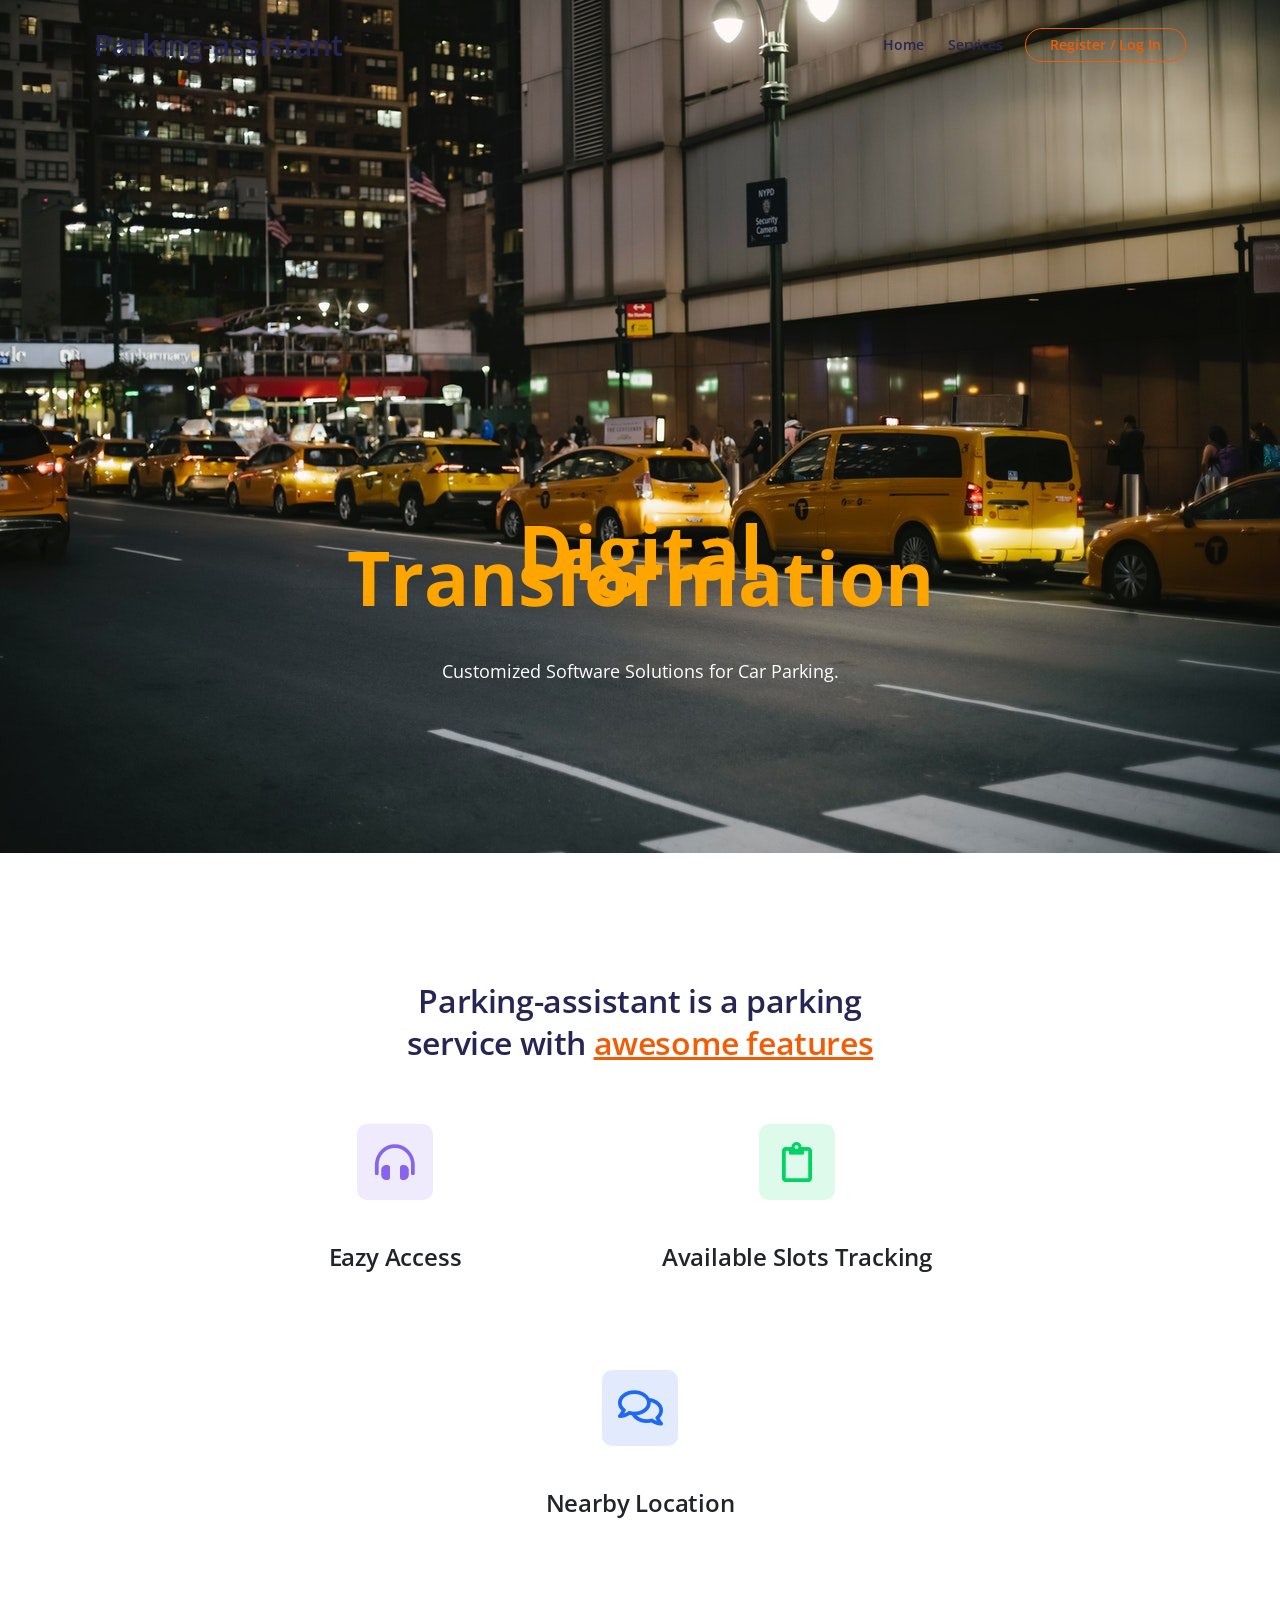
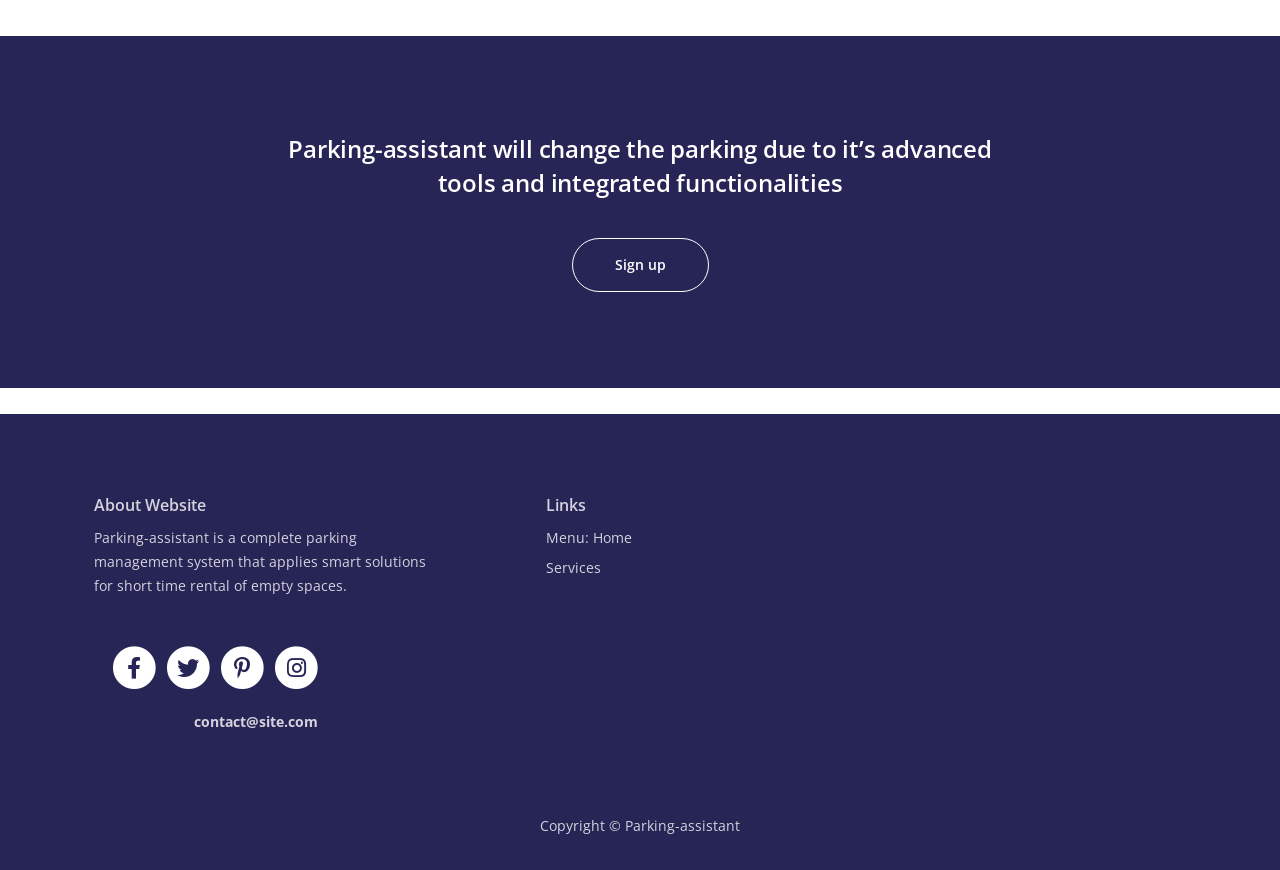
==== index.html @ a51180b5 "Add files via upload" ====
<!DOCTYPE html>
<html lang="en">

<head>
    <meta charset="utf-8">
    <meta name="viewport" content="width=device-width, initial-scale=1, shrink-to-fit=no">

    <!-- SEO Meta Tags -->
    <meta name="description" content="Your description">
    <meta name="author" content="Your name">
    <link href="https://cdn.jsdelivr.net/npm/bootstrap@5.2.1/dist/css/bootstrap.min.css" rel="stylesheet">
    <script src="https://cdn.jsdelivr.net/npm/bootstrap@5.2.1/dist/js/bootstrap.bundle.min.js"></script>

    <!-- OG Meta Tags to improve the way the post looks when you share the page on Facebook, Twitter, LinkedIn -->
    <meta property="og:site_name" content="" />
    <!-- website name -->
    <meta property="og:site" content="" />
    <!-- website link -->
    <meta property="og:title" content="" />
    <!-- title shown in the actual shared post -->
    <meta property="og:description" content="" />
    <!-- description shown in the actual shared post -->
    <meta property="og:image" content="" />
    <!--
            3
            . image link, make sure it's jpg -->
    <meta property="og:url" content="" />
    <!-- where do you want your post to link to -->
    <meta name="twitter:card" content="summary_large_image">
    <!-- to have large image post format in Twitter -->

    <!-- Webpage Title -->
    <title>Parking-assistant</title>

    <!-- Styles -->
    <link href="https://fonts.googleapis.com/css2?family=Open+Sans:ital,wght@0,400;0,600;1,400&display=swap"
        rel="stylesheet">
    <link href="css/bootstrap.min.css" rel="stylesheet">
    <link rel="stylesheet" href="https://cdnjs.cloudflare.com/ajax/libs/font-awesome/6.2.0/css/all.min.css" integrity="sha512-xh6O/CkQoPOWDdYTDqeRdPCVd1SpvCA9XXcUnZS2FmJNp1coAFzvtCN9BmamE+4aHK8yyUHUSCcJHgXloTyT2A==" crossorigin="anonymous" referrerpolicy="no-referrer" />
    <link href="css/fontawesome-all.min.css" rel="stylesheet">
    <link href="css/swiper.css" rel="stylesheet">
    <link href="css/styles.css" rel="stylesheet">

    <!-- Favicon  -->
    <link rel="icon" href="images/favicon.png">
</head>

<body data-bs-spy="scroll" data-bs-target="#navbarExample">

    <!-- Navigation -->
    <nav id="navbarExample" class="navbar navbar-expand-lg fixed-top navbar-light" aria-label="Main navigation">
        <div class="container">

            <!-- Image Logo 
            <a class="navbar-brand logo-image" href="index.html"><img src="images/logo.svg" alt="alternative"></a>-->

            <!-- Text Logo - Use this if you don't have a graphic logo -->
            <a class="navbar-brand logo-text" href="index.html">Parking-assistant</a>

            <button class="navbar-toggler p-0 border-0" type="button" id="navbarSideCollapse"
                aria-label="Toggle navigation">
                <span class="navbar-toggler-icon"></span>
            </button>

            <div class="navbar-collapse offcanvas-collapse" id="navbarsExampleDefault">
                <ul class="navbar-nav ms-auto navbar-nav-scroll">
                    <li class="nav-item">
                        <a class="nav-link active" aria-current="page" href="index.html">Home</a>
                    </li>
                    <li class="nav-item">
                        <a class="nav-link" href="index.html#features">Services</a>
                    </li>



                </ul>
                <span class="nav-item">
                    <a class="btn-outline-sm" href="log-in.html">Register / Log In</a>
                </span>
            </div>
            <!-- end of navbar-collapse -->
        </div>
        <!-- end of container -->
    </nav>
    <!-- end of navbar -->
    <!-- end of navigation -->


    <div id="carouselExampleCaptions" class="carousel slide" data-bs-ride="false">
        <div class="carousel-indicators">


        </div>
        <div class="carousel-inner">
          <div class="carousel-item c1 active">
            <img src="images/carousel ezy-parking 2.jpg" class="d-block w-100" alt="...">
            <div class="carousel-caption d-none d-md-block">
              <h5>Digital Transformation</h5>
              <p>Customized Software Solutions for Car Parking.</p>
            </div>
          </div>



        </div>
      </div>



    <!-- Features -->
    <div id="features" class="cards-1">
        <div class="container">
            <div class="row">
                <div class="col-lg-12">
                    <h2 class="h2-heading">Parking-assistant is a parking service with <span>awesome features</span></h2>
                </div>
                <!-- end of col -->
            </div>
            <!-- end of row -->
            <div class="row">
                <div class="col-lg-12">

                    <!-- Card -->
                    <div class="card">
                        <div class="card-icon">
                            <span class="fas fa-headphones-alt"></span>
                        </div>
                        <div class="card-body">
                            <h4 class="card-title">Eazy Access</h4>

                        </div>
                    </div>
                    <!-- end of card -->

                    <!-- Card -->
                    <div class="card">
                        <div class="card-icon green">
                            <span class="far fa-clipboard"></span>
                        </div>
                        <div class="card-body">
                            <h4 class="card-title">Available Slots Tracking</h4>

                        </div>
                    </div>
                    <!-- end of card -->

                    <!-- Card -->
                    <div class="card">
                        <div class="card-icon blue">
                            <span class="far fa-comments"></span>
                        </div>
                        <div class="card-body">
                            <h4 class="card-title">Nearby Location</h4>

                        </div>
                    </div>
                    <!-- end of card -->

                </div>
                <!-- end of col -->
            </div>
            <!-- end of row -->
        </div>
        <!-- end of container -->
    </div>
    <!-- end of cards-1 -->
    <!-- end of services -->



    <!-- Invitation -->
    <div class="basic-3" id="invitation">
        <div class="container">
            <div class="row">
                <div class="col-lg-12">
                    <h4>Parking-assistant will change the parking due to it’s advanced tools and integrated functionalities
                    </h4>
                    <a class="btn-outline-lg page-scroll" href="sign-up.html">Sign up</a>
                </div>
                <!-- end of col -->
            </div>
            <!-- end of row -->
        </div>
        <!-- end of container -->
    </div>
    <!-- end of basic-3 -->
    <!-- end of invitation -->


    <br>


    <!-- Footer -->
    <div class="footer">
        <div class="container">
            <div class="row">
                <div class="col-lg-12">
                    <div class="footer-col first">
                        <h6>About Website</h6>
                        <p class="p-small">Parking-assistant is a complete parking management system that applies smart
                            solutions for short time rental of empty spaces.</p>
                    </div>
                    <!-- end of footer-col -->
                    <div class="footer-col second">
                        <h6>Links</h6>
                        <ul class="list-unstyled li-space-lg p-small">

                            <li>Menu: <a href="#header">Home</a></li>
                            <li> <a href="#features">Services</a></li>

                        </ul>
                    </div>
                    <!-- end of footer-col -->
                    <div class="footer-col third">
                        <span class="fa-stack">
                            <a href="#your-link">
                                <i class="fas fa-circle fa-stack-2x"></i>
                                <i class="fab fa-facebook-f fa-stack-1x"></i>
                            </a>
                        </span>
                        <span class="fa-stack">
                            <a href="#your-link">
                                <i class="fas fa-circle fa-stack-2x"></i>
                                <i class="fab fa-twitter fa-stack-1x"></i>
                            </a>
                        </span>
                        <span class="fa-stack">
                            <a href="#your-link">
                                <i class="fas fa-circle fa-stack-2x"></i>
                                <i class="fab fa-pinterest-p fa-stack-1x"></i>
                            </a>
                        </span>
                        <span class="fa-stack">
                            <a href="#your-link">
                                <i class="fas fa-circle fa-stack-2x"></i>
                                <i class="fab fa-instagram fa-stack-1x"></i>
                            </a>
                        </span>
                        <p class="p-small"> <a
                                href="mailto:contact@site.com"><strong>contact@site.com</strong></a></p>
                    </div>
                    <!-- end of footer-col -->
                </div>
                <!-- end of col -->
            </div>
            <!-- end of row -->
        </div>
        <!-- end of container -->
    </div>
    <!-- end of footer -->
    <!-- end of footer -->


    <!-- Copyright -->
    <div class="copyright">
        <div class="container">
            <div class="row">
                <div class="col-lg-12">
                    <p class="p-small">Copyright © <a href="#your-link">Parking-assistant</a></p>
                </div>
                <!-- end of col -->
            </div>
            <!-- enf of row -->
        </div>
        <!-- end of container -->
    </div>
    <!-- end of copyright -->
    <!-- end of copyright -->


    <!-- Back To Top Button -->
    <button onclick="topFunction()" id="myBtn">
        <img src="images/up-arrow.png" alt="alternative">
    </button>
    <!-- end of back to top button -->

    <!-- Scripts -->
    <script src="js/bootstrap.min.js"></script>
    <!-- Bootstrap framework -->
    <script src="js/swiper.min.js"></script>
    <!-- Swiper for image and text sliders -->
    <script src="js/purecounter.min.js"></script>
    <!-- Purecounter counter for statistics numbers -->
    <script src="js/replaceme.min.js"></script>
    <!-- ReplaceMe for rotating text -->
    <script src="js/scripts.js"></script>
    <!-- Custom scripts -->
</body>

</html>
---- css/styles.css ----
/* Description: Master CSS file */


/*****************************************
Table Of Contents:
- General Styles
- Navigation
- Header
- Features
- Details 1
- Details Modal
- Details 2
- Testimonials
- Invitation
- Pricing
- Questions
- Footer
- Copyright
- Back To Top Button
- Extra Pages
- Media Queries
******************************************/


/*****************************************
Colors:
- Backgrounds - light gray #f9f8f8
- Buttons - navy blue #272556
- Buttons - orange #f25c05
- Headings text - navy blue #272556
- Body text - dark gray #565578
******************************************/


/**************************/


/*     General Styles     */


/**************************/

body,
html {
    width: 100%;
    height: 100%;
}

body,
p {
    color: #565578;
    font: 400 1rem/1.625rem "Open Sans", sans-serif;
}

h1 {
    color: #272556;
    font-weight: 600;
    font-size: 2.5rem;
    line-height: 3.25rem;
    letter-spacing: -0.4px;
}

h2 {
    color: #272556;
    font-weight: 600;
    font-size: 2rem;
    line-height: 2.625rem;
    letter-spacing: -0.4px;
}

h3 {
    color: #272556;
    font-weight: 600;
    font-size: 1.75rem;
    line-height: 2.25rem;
    letter-spacing: -0.2px;
}

h4 {
    color: #272556;
    font-weight: 600;
    font-size: 1.5rem;
    line-height: 2.125rem;
    letter-spacing: -0.2px;
}

h5 {
    color: #272556;
    font-weight: 600;
    font-size: 1.25rem;
    line-height: 1.625rem;
}

h6 {
    color: #272556;
    font-weight: 600;
    font-size: 1rem;
    line-height: 1.375rem;
}

.p-large {
    font-size: 1.125rem;
    line-height: 1.75rem;
}

.p-small {
    font-size: 0.875rem;
    line-height: 1.5rem;
}

.testimonial-text {
    font-style: italic;
    /*bold is not working properly*/
}

.testimonial-author {
    font-weight: 600;
    font-size: 1.125rem;
    line-height: 1.625rem;
}

.li-space-lg li {
    margin-bottom: 0.5rem;
}

a {
    color: #565578;
    text-decoration: underline;
}

a:hover {
    color: #565578;
    text-decoration: underline;
}

.no-line {
    text-decoration: none;
}

.no-line:hover {
    text-decoration: none;
}

.blue {
    color: #6168ff;
}

.bg-gray {
    background-color: #f9f8f8;
}

.btn-solid-reg {
    display: inline-block;
    padding: 1.375rem 2.25rem 1.375rem 2.25rem;
    border: 1px solid #272556;
    border-radius: 30px;
    background-color: #272556;
    color: #ffffff;
    font-weight: 600;
    font-size: 0.875rem;
    line-height: 0;
    text-decoration: none;
    transition: all 0.2s;
}

.btn-solid-reg:hover {
    background-color: transparent;
    color: #272556;
    /* needs to stay here because of the color property of a tag */
    text-decoration: none;
}

.btn-solid-lg {
    display: inline-block;
    padding: 1.625rem 2.625rem 1.625rem 2.625rem;
    border: 1px solid #272556;
    border-radius: 30px;
    background-color: #272556;
    color: #ffffff;
    font-weight: 600;
    font-size: 0.875rem;
    line-height: 0;
    text-decoration: none;
    transition: all 0.2s;
}

.btn-solid-lg:hover {
    background-color: transparent;
    color: #272556;
    /* needs to stay here because of the color property of a tag */
    text-decoration: none;
}

.btn-solid-sm {
    display: inline-block;
    padding: 1rem 1.5rem 1rem 1.5rem;
    border: 1px solid #272556;
    border-radius: 30px;
    background-color: #272556;
    color: #ffffff;
    font-weight: 600;
    font-size: 0.875rem;
    line-height: 0;
    text-decoration: none;
    transition: all 0.2s;
}

.btn-solid-sm:hover {
    background-color: transparent;
    color: #272556;
    /* needs to stay here because of the color property of a tag */
    text-decoration: none;
}

.btn-outline-reg {
    display: inline-block;
    padding: 1.375rem 2.25rem 1.375rem 2.25rem;
    border: 1px solid #f25c05;
    border-radius: 30px;
    background-color: transparent;
    color: #f25c05;
    font-weight: 600;
    font-size: 0.875rem;
    line-height: 0;
    text-decoration: none;
    transition: all 0.2s;
}

.btn-outline-reg:hover {
    background-color: #f25c05;
    color: #ffffff;
    text-decoration: none;
}

.btn-outline-lg {
    display: inline-block;
    padding: 1.625rem 2.625rem 1.625rem 2.625rem;
    border: 1px solid #f25c05;
    border-radius: 30px;
    background-color: transparent;
    color: #f25c05;
    font-weight: 600;
    font-size: 0.875rem;
    line-height: 0;
    text-decoration: none;
    transition: all 0.2s;
}

.btn-outline-lg:hover {
    background-color: #565578;
    color: #ffffff;
    text-decoration: none;
}

.btn-outline-sm {
    display: inline-block;
    padding: 1rem 1.5rem 1rem 1.5rem;
    border: 1px solid #f25c05;
    border-radius: 30px;
    background-color: transparent;
    color: #f25c05;
    font-weight: 600;
    font-size: 0.875rem;
    line-height: 0;
    text-decoration: none;
    transition: all 0.2s;
}

.btn-outline-sm:hover {
    background-color: #f25c05;
    color: #ffffff;
    text-decoration: none;
}

.form-floating label {
    margin-left: 0.5rem;
    color: #72719b;
}

.form-floating .form-control {
    padding-left: 1.25rem;
}

.form-control-submit-button {
    display: inline-block;
    text-align: center;
    padding-top: 20px;
    width: 100%;
    height: 3.25rem;
    border: 1px solid #f25c05;
    border-radius: 30px;
    background-color: #f25c05;
    color: #ffffff;
    font-weight: 600;
    font-size: 0.875rem;
    line-height: 0;
    cursor: pointer;
    transition: all 0.2s;
}

.form-control-submit-button:hover {
    border: 1px solid #f25c05;
    background-color: transparent;
    color: #f25c05;
}


/* Fade Animation For Rotating Text - ReplaceMe  */

@-webkit-keyframes fadeIn {
    from {
        opacity: 0;
    }
    to {
        opacity: 1;
    }
}

@keyframes fadeIn {
    from {
        opacity: 0;
    }
    to {
        opacity: 1;
    }
}

.fadeIn {
    -webkit-animation: fadeIn 0.6s;
    animation: fadeIn 0.6s;
}

@-webkit-keyframes fadeOut {
    from {
        opacity: 1;
    }
    to {
        opacity: 0;
    }
}

@keyframes fadeOut {
    from {
        opacity: 1;
    }
    to {
        opacity: 0;
    }
}


/* end of fade animation for rotating text - replaceme */


/**********************/


/*     Navigation     */


/**********************/

.navbar {
    background-color: #fff2dc;
    font-weight: 600;
    font-size: 0.875rem;
    line-height: 0.875rem;
}

.navbar .navbar-brand {
    padding-top: 0.25rem;
    padding-bottom: 0.25rem;
}

.navbar .logo-image img {
    width: 132px;
    height: 30px;
}

.navbar .logo-text {
    color: #272556;
    font-weight: 600;
    font-size: 1.875rem;
    line-height: 1rem;
    text-decoration: none;
}

.offcanvas-collapse {
    position: fixed;
    top: 3.25rem;
    /* adjusts the height between the top of the page and the offcanvas menu */
    bottom: 0;
    left: 100%;
    width: 100%;
    padding-right: 1rem;
    padding-left: 1rem;
    overflow-y: auto;
    visibility: hidden;
    background-color: #fff2dc;
    transition: visibility .3s ease-in-out, -webkit-transform .3s ease-in-out;
    transition: transform .3s ease-in-out, visibility .3s ease-in-out;
    transition: transform .3s ease-in-out, visibility .3s ease-in-out, -webkit-transform .3s ease-in-out;
}

.offcanvas-collapse.open {
    visibility: visible;
    -webkit-transform: translateX(-100%);
    transform: translateX(-100%);
}

.navbar .navbar-nav {
    margin-top: 0.75rem;
    margin-bottom: 0.5rem;
}

.navbar .nav-item .nav-link {
    padding-top: 0.625rem;
    padding-bottom: 0.625rem;
    color: #272556;
    text-decoration: none;
    transition: all 0.2s ease;
}

.navbar .nav-item.dropdown.show .nav-link,
.navbar .nav-item .nav-link:hover,
.navbar .nav-item .nav-link.active {
    color: #f25c05;
}


/* Dropdown Menu */

.navbar .dropdown .dropdown-menu {
    animation: fadeDropdown 0.2s;
    /* required for the fade animation */
}

@keyframes fadeDropdown {
    0% {
        opacity: 0;
    }
    100% {
        opacity: 1;
    }
}

.navbar .dropdown-menu {
    margin-top: 0.25rem;
    margin-bottom: 0.25rem;
    border: none;
    background-color: #fff2dc;
}

.navbar .dropdown-item {
    padding-top: 0.625rem;
    padding-bottom: 0.625rem;
    color: #272556;
    font-weight: 600;
    font-size: 0.875rem;
    line-height: 0.875rem;
    text-decoration: none;
}

.navbar .dropdown-item:hover {
    background-color: #fff2dc;
    color: #f25c05;
}

.navbar .dropdown-divider {
    width: 100%;
    height: 1px;
    margin: 0.5rem auto 0.5rem auto;
    border: none;
    background-color: #d1d1d1;
}


/* end of dropdown menu */

.navbar .navbar-toggler {
    padding: 0;
    border: none;
    font-size: 1.25rem;
}


/******************/


/*     Header     */


/******************/


/*
.header {
    padding-top: 5rem;
    padding-bottom: 5rem;
    background-color: #fff2dc;
    text-align: center;
    height: 720px;
}

.header .h1-large {
    margin-bottom: 1.25rem;
}

.header .replace-me {
    color: #f25c05;
}

.header .replace-me span {
    text-decoration: underline;
}

.header .p-large {
    margin-bottom: 2.75rem;
}

.header .btn-solid-lg {
    display: block;
    margin-bottom: 1.75rem;
}

.header .text-container {
    margin-bottom: 5rem;
}

.header .image-container img {
    height: 600px;
    width: 600px;
}*/

/********************/


/*     Carousel    */


/********************/ 
.carousel-item{
    height: 100vh;
    min-height: 300px;
    background: no-repeat scroll center scroll;
    -webkit-background-size: cover;
    background-size: cover;
}
.carousel-item ::before{
    content: "";
    display: block;
    position:absolute;
    top:0;
    bottom:0;
    left:0;
    right:0;
     opacity: 0.7;
     
}

.carousel-caption{
    bottom: 180px;
    padding-left: 100px;
    padding-right:100px;
}
.carousel-caption h5{
    font-size: 75px;
    font-weight: 700;
    padding-bottom:60px;
    color: white;
}
.carousel-caption p{
    font-size:18px;
    top: 2 rem;
    color: orange;
}
.c3 h5{
    color:black;
}

.c3 p{
    color: darkblue;
}

.c1 h5{
    color:orange;
    font-size:75px;
}
.c1 p{
    color: white;
}

/********************/


/*     Features     */


/********************/

.cards-1 {
    padding-top: 5rem;
    padding-bottom: 1.25em;
    text-align: center;
}

.cards-1 .h2-heading {
    margin-bottom: 3.75rem;
}

.cards-1 .h2-heading span {
    color: #f25c05;
    text-decoration: underline;
}

.cards-1 .card {
    margin-bottom: 5rem;
    border: none;
    background-color: transparent;
}

.cards-1 .card-icon {
    width: 76px;
    height: 76px;
    margin-right: auto;
    margin-bottom: 2.5rem;
    margin-left: auto;
    border-radius: 10px;
    background-color: #efebfd;
}

.cards-1 .card-icon .fas,
.cards-1 .card-icon .far {
    color: #8763ee;
    font-size: 2.5rem;
    line-height: 76px;
}

.cards-1 .card-icon.green {
    background-color: #defaeb;
}

.cards-1 .card-icon.green .fas,
.cards-1 .card-icon.green .far {
    color: #00d462;
}

.cards-1 .card-icon.blue {
    background-color: #e2ebfd;
}

.cards-1 .card-icon.blue .fas,
.cards-1 .card-icon.blue .far {
    color: #1f68f3;
}

.cards-1 .card-body {
    padding: 0;
}

.cards-1 .card-title {
    margin-bottom: 1rem;
}

.cards-1 .card-body p {
    margin-bottom: 1.125rem;
}


/*********************/


/*     Details 1     */


/*********************/

.basic-1 {
    padding-top: 6rem;
    padding-bottom: 6rem;
}

.basic-1 .text-container {
    margin-bottom: 4rem;
}

.basic-1 h2 {
    margin-bottom: 1.875rem;
}

.basic-1 p {
    margin-bottom: 1.875rem;
}

.basic-1 .btn-solid-reg {
    cursor: pointer;
}


/*************************/


/*     Details Modal     */


/*************************/

.modal-dialog {
    max-width: 1150px;
    margin-right: 1rem;
    margin-left: 1rem;
    pointer-events: all;
}

.modal-content {
    padding: 2.75rem 1.25rem;
}

.modal-content .btn-close {
    position: absolute;
    right: 10px;
    top: 10px;
}

.modal-content .image-container {
    margin-bottom: 3rem;
}

.modal-content img {
    border-radius: 6px;
}

.modal-content h3 {
    margin-bottom: 0.5rem;
}

.modal-content hr {
    width: 44px;
    margin-top: 0.125rem;
    margin-bottom: 1.25rem;
    margin-left: 0;
    height: 2px;
    border: none;
    background-color: #53575a;
}

.modal-content h4 {
    margin-top: 2rem;
    margin-bottom: 0.625rem;
}

.modal-content .list-unstyled {
    margin-bottom: 2rem;
}

.modal-content .list-unstyled .fas {
    font-size: 0.75rem;
    line-height: 1.75rem;
}

.modal-content .list-unstyled .flex-grow-1 {
    margin-left: 0.5rem;
}

.modal-content .btn-solid-reg {
    margin-right: 0.5rem;
}

.modal-content .btn-outline-reg {
    cursor: pointer;
}


/*********************/


/*     Details 2     */


/*********************/

.basic-2 {
    padding-top: 6rem;
    padding-bottom: 6rem;
}

.basic-2 .image-container {
    margin-bottom: 5rem;
}

.basic-2 h2 {
    margin-bottom: 1.875rem;
}

.basic-2 .list-unstyled .fas {
    font-size: 0.375rem;
    line-height: 1.625rem;
}

.basic-2 .list-unstyled .flex-grow-1 {
    margin-left: 0.5rem;
}


/**********************/


/*     Invitation     */


/**********************/

.basic-3 {
    padding-top: 6rem;
    padding-bottom: 6rem;
    background-color: #272556;
    text-align: center;
}

.basic-3 h4 {
    margin-bottom: 2.375rem;
    color: #ffffff;
}

.basic-3 .btn-outline-lg {
    border-color: #ffffff;
    color: #ffffff;
}

.basic-3 .btn-outline-lg:hover {
    background-color: #ffffff;
    color: #272556;
}


/*********************/


/*     Questions     */


/*********************/

.accordion-1 {
    padding-top: 6rem;
    padding-bottom: 6rem;
}

.accordion-1 .h2-heading {
    margin-bottom: 1.5rem;
    text-align: center;
}

.accordion-1 .accordion-item {
    padding-bottom: 1rem;
    border: none;
    border-bottom: 1px solid #cdcedd;
}

.accordion-1 .accordion-header {
    width: 100%;
}

.accordion-1 .accordion-button {
    width: auto;
    padding-top: 2rem;
    padding-left: 0;
    background: none;
    box-shadow: none;
    font-weight: 600;
    font-size: 1.15rem;
    line-height: 1.625rem;
}

.accordion-1 .accordion-button:not(.collapsed) {
    color: #212529;
}

.accordion-1 .accordion-button::after,
.accordion-1 .accordion-button:not(.collapsed)::after {
    display: none;
}

.accordion-1 .accordion-button:not(.collapsed)::before {
    background-image: url("data:image/svg+xml;charset=UTF-8,%3csvg xmlns='http://www.w3.org/2000/svg' viewBox='0 0 436.686 265.011'%3e%3cdefs%3e%3cstyle%3e.cls-1%7bfill:%23272556;%7d%3c/style%3e%3c/defs%3e%3ctitle%3echevron-down-solid-1%3c/title%3e%3cpath class='cls-1' d='M201.373,257.982L7.03,63.638a24,24,0,0,1,0-33.941L29.7,7.03a24,24,0,0,1,33.9-.04L218.344,161.011,373.089,6.99a24,24,0,0,1,33.9.04L429.657,29.7a24,24,0,0,1,0,33.941L235.315,257.982a24,24,0,0,1-33.942,0h0Z'/%3e%3c/svg%3e");
    transform: rotate(-180deg);
}

.accordion-1 .accordion-button::before {
    align-self: flex-start;
    flex-shrink: 0;
    width: 1.125rem;
    height: 0.75rem;
    margin-top: 0.5rem;
    margin-right: 0.75rem;
    margin-left: auto;
    content: "";
    background-image: url("data:image/svg+xml;charset=UTF-8,%3csvg xmlns='http://www.w3.org/2000/svg' viewBox='0 0 436.686 265.011'%3e%3cdefs%3e%3cstyle%3e.cls-1%7bfill:%23272556;%7d%3c/style%3e%3c/defs%3e%3ctitle%3echevron-down-solid-1%3c/title%3e%3cpath class='cls-1' d='M201.373,257.982L7.03,63.638a24,24,0,0,1,0-33.941L29.7,7.03a24,24,0,0,1,33.9-.04L218.344,161.011,373.089,6.99a24,24,0,0,1,33.9.04L429.657,29.7a24,24,0,0,1,0,33.941L235.315,257.982a24,24,0,0,1-33.942,0h0Z'/%3e%3c/svg%3e");
    background-repeat: no-repeat;
    background-size: 1.125rem;
    transition: transform 0.2s ease-in-out;
}

.accordion-1 .accordion-body {
    padding-top: 0;
    padding-left: 1.875rem;
    padding-bottom: 1.125rem;
}


/******************/


/*     Footer     */


/******************/

.footer {
    padding-top: 5rem;
    padding-bottom: 2rem;
    background-color: #272556;
}

.footer a {
    color: #ffffff;
    text-decoration: none;
}

.footer .footer-col {
    margin-bottom: 3rem;
}

.footer h6 {
    margin-bottom: 0.625rem;
    color: #ffffff;
    opacity: 0.8;
}

.footer p,
.footer ul {
    color: #ffffff;
    opacity: 0.8;
}

.footer .li-space-lg li {
    margin-bottom: 0.375rem;
}

.footer .footer-col.third .fa-stack {
    width: 2em;
    margin-bottom: 1.25rem;
    margin-right: 0.375rem;
    font-size: 1.375rem;
}

.footer .footer-col.third .fa-stack .fa-stack-2x {
    color: #ffffff;
    transition: all 0.2s ease;
}

.footer .footer-col.third .fa-stack .fa-stack-1x {
    color: #272556;
    transition: all 0.2s ease;
}

.footer .footer-col.third .fa-stack:hover .fa-stack-2x {
    color: #272556;
}

.footer .footer-col.third .fa-stack:hover .fa-stack-1x {
    color: #ffffff;
}


/*********************/


/*     Copyright     */


/*********************/

.copyright {
    padding-bottom: 1rem;
    background-color: #272556;
    text-align: center;
}

.copyright p,
.copyright a {
    color: #ffffff;
    text-decoration: none;
}

.copyright p {
    opacity: 0.8;
}


/******************************/


/*     Back To Top Button     */


/******************************/

#myBtn {
    position: fixed;
    z-index: 99;
    bottom: 20px;
    right: 20px;
    display: none;
    width: 52px;
    height: 52px;
    border: none;
    border-radius: 50%;
    outline: none;
    background-color: #44434a;
    cursor: pointer;
}

#myBtn:hover {
    background-color: #1d1d21;
}

#myBtn img {
    margin-bottom: 0.25rem;
    width: 18px;
}


/***********************/


/*     Extra Pages     */


/***********************/

.ex-header {
    padding-top: 9rem;
    padding-bottom: 5rem;
    background-color: #fff2dc;
}

.ex-basic-1 .list-unstyled .fas {
    font-size: 0.375rem;
    line-height: 1.625rem;
}

.ex-basic-1 .list-unstyled .flex-grow-1 {
    margin-left: 0.5rem;
}

.ex-basic-1 .text-box {
    padding: 1.25rem 1.25rem 0.5rem 1.25rem;
    background-color: #f9f8f8;
}

.ex-cards-1 .card {
    border: none;
    background-color: transparent;
}

.ex-cards-1 .card .fa-stack {
    width: 2em;
    font-size: 1.125rem;
}

.ex-cards-1 .card .fa-stack-2x {
    color: #f25c05;
}

.ex-cards-1 .card .fa-stack-1x {
    width: 2em;
    color: #ffffff;
    font-weight: 600;
    line-height: 2.125rem;
}

.ex-cards-1 .card .list-unstyled .flex-grow-1 {
    margin-left: 2.25rem;
}

.ex-cards-1 .card .list-unstyled .flex-grow-1 h5 {
    margin-top: 0.125rem;
    margin-bottom: 0.5rem;
}


/*************************/


/*     Media Queries     */


/*************************/


/* Min-width 768px */

@media (min-width: 768px) {
    /* Header */
    .header {
        padding-top: 9rem;
    }
    .header .h1-large {
        font-size: 3.75rem;
        line-height: 4.625rem;
    }
    /* end of header */
    /* Extra Pages */
    .ex-basic-1 .text-box {
        padding: 1.75rem 2rem 0.875rem 2rem;
    }
    /* end of extra pages */
}


/* end of min-width 768px */


/* Min-width 992px */

@media (min-width: 992px) {
    /* General Styles */
    .h2-heading {
        width: 33rem;
        margin-right: auto;
        margin-left: auto;
    }
    .p-heading {
        width: 46rem;
        margin-right: auto;
        margin-left: auto;
    }
    /* end of general styles */
    /* Navigation */
    .navbar {
        padding-top: 1.75rem;
        background-color: transparent;
        box-shadow: none;
        transition: all 0.2s;
    }
    .navbar.extra-page {
        padding-top: 0.5rem;
    }
    .navbar.top-nav-collapse {
        padding-top: 0.5rem;
        padding-bottom: 0.5rem;
        background-color: #fff2dc;
    }
    .offcanvas-collapse {
        position: static;
        top: auto;
        bottom: auto;
        left: auto;
        width: auto;
        padding-right: 0;
        padding-left: 0;
        background-color: transparent;
        overflow-y: visible;
        visibility: visible;
    }
    .offcanvas-collapse.open {
        -webkit-transform: none;
        transform: none;
    }
    .navbar .navbar-nav {
        margin-top: 0;
        margin-bottom: 0;
    }
    .navbar .nav-item .nav-link {
        padding-right: 0.75rem;
        padding-left: 0.75rem;
    }
    .navbar .dropdown-menu {
        padding-top: 0.75rem;
        padding-bottom: 0.75rem;
        box-shadow: 0 3px 3px 1px rgba(0, 0, 0, 0.08);
    }
    .navbar .dropdown-divider {
        width: 90%;
    }
    .navbar .nav-item .btn-outline-sm {
        margin-top: 0;
        margin-left: 0.625rem;
    }
    /* end of navigation */
    /* Header */
    .header {
        padding-top: 12rem;
        padding-bottom: 12rem;
        text-align: left;
    }
    .header .text-container {
        margin-bottom: 0;
    }
    .header .btn-solid-lg {
        display: inline-block;
        margin-bottom: 0;
    }
    /* end of header */
    /* Features */
    .cards-1 .card {
        display: inline-block;
        width: 286px;
        vertical-align: top;
    }
    .cards-1 .card:nth-of-type(3n+2) {
        margin-right: 2rem;
        margin-left: 2rem;
    }
    /* end of features */
    /* Details 1 */
    .basic-1 .text-container {
        margin-bottom: 0;
    }
    /* end of details 1 */
    /* Details Modal */
    /* Stops body and navbar shift on modal open */
    body.modal-open {
        overflow-y: scroll !important;
        padding-right: 0 !important;
    }
    body.modal-open .navbar {
        padding-right: 0 !important;
    }
    /* end of stops body and navbar shift on modal open */
    .modal {
        padding-right: 0 !important;
    }
    .modal-dialog {
        margin-top: 120px;
        margin-right: auto;
        margin-left: auto;
    }
    .modal-content .image-container {
        margin-bottom: 0;
    }
    /* end of details modal */
    /* Details 2 */
    .basic-2 {
        padding-bottom: 10rem;
    }
    .basic-2 .image-container {
        margin-bottom: 0;
    }
    /* end of details 2 */
    /* Testimonials */
    .slider-1 .swiper-container {
        width: 92%;
    }
    .slider-1 .swiper-button-prev {
        left: -16px;
        width: 22px;
        background-size: 22px 34px;
    }
    .slider-1 .swiper-button-next {
        right: -16px;
        width: 22px;
        background-size: 22px 34px;
    }
    /* end of testimonials */
    /* Invitation */
    .basic-3 h4 {
        width: 44rem;
        margin-right: auto;
        margin-left: auto;
    }
    /* end of invitation */
    /* Pricing */
    .cards-2 .card {
        display: inline-block;
        width: 298px;
        vertical-align: top;
    }
    .cards-2 .card:nth-of-type(3n+2) {
        margin-right: 1rem;
        margin-left: 1rem;
    }
    /* end of pricing */
    /* Questions */
    .accordion-1 .accordion {
        width: 820px;
        margin-right: auto;
        margin-left: auto;
    }
    /* end of questions */
    /* Footer */
    .footer .footer-col {
        margin-bottom: 2rem;
    }
    .footer .footer-col.first {
        display: inline-block;
        width: 320px;
        margin-right: 1.75rem;
        vertical-align: top;
    }
    .footer .footer-col.second {
        display: inline-block;
        width: 320px;
        margin-right: 1.75rem;
        vertical-align: top;
    }
    .footer .footer-col.third {
        display: inline-block;
        width: 224px;
        text-align: right;
        vertical-align: top;
    }
    .footer .footer-col.third .fa-stack {
        margin-right: 0;
        margin-left: 0.375rem;
    }
    /* end of footer */
    /* Extra Pages */
    .ex-cards-1 .card {
        display: inline-block;
        width: 296px;
        vertical-align: top;
    }
    .ex-cards-1 .card:nth-of-type(3n+2) {
        margin-right: 1rem;
        margin-left: 1rem;
    }
    /* end of extra pages */
}


/* end of min-width 992px */


/* Min-width 1200px */

@media (min-width: 1200px) {
    /* General Styles */
    .container {
        max-width: 1140px;
    }
    /* end of general styles */
    /* Header */
    .header {
        overflow: hidden;
        padding-top: 18.5rem;
        padding-bottom: 18rem;
    }
    .header .image-container {
        position: relative;
    }
    .header .image-container img {
        position: absolute;
        top: -180px;
        left: -10px;
        width: 840px;
        max-width: none;
    }
    /* end of header */
    /* Features */
    .cards-1 .card {
        width: 310px;
    }
    .cards-1 .card:nth-of-type(3n+2) {
        margin-right: 5.5rem;
        margin-left: 5.5rem;
    }
    /* end of features */
    /* Details 1 */
    .basic-1 .text-container {
        margin-top: 10rem;
    }
    .basic-1 h2 {
        margin-right: 4rem;
    }
    .basic-1 .image-container {
        margin-left: 4rem;
    }
    /* end of details 1 */
    /* Details Modal */
    .modal-content {
        padding-right: 2rem;
        padding-left: 2rem;
    }
    /* end of details modal */
    /* Details 2 */
    .basic-2 .text-container {
        margin-top: 8rem;
        margin-left: 5rem;
    }
    /* end of details 2 */
    /* Testimonials */
    .slider-1 .swiper-container {
        width: 96%;
    }
    .slider-1 .swiper-button-prev {
        left: -28px;
    }
    .slider-1 .swiper-button-next {
        right: -28px;
    }
    /* end of testimonials */
    /* Pricing */
    .cards-2 .card {
        width: 342px;
    }
    .cards-2 .card:nth-of-type(3n+2) {
        margin-right: 2.5rem;
        margin-left: 2.5rem;
    }
    /* end of pricing */
    /* Footer */
    .footer .footer-col.first {
        width: 352px;
        margin-right: 6rem;
    }
    .footer .footer-col.second {
        margin-right: 6.5rem;
    }
    .footer .footer-col.third {
        text-align: right;
    }
    /* end of footer */
    /* Extra Pages */
    .ex-cards-1 .card {
        width: 336px;
    }
    .ex-cards-1 .card:nth-of-type(3n+2) {
        margin-right: 2.875rem;
        margin-left: 2.875rem;
    }
    /* end of extra pages */
}


/* end of min-width 1200px */
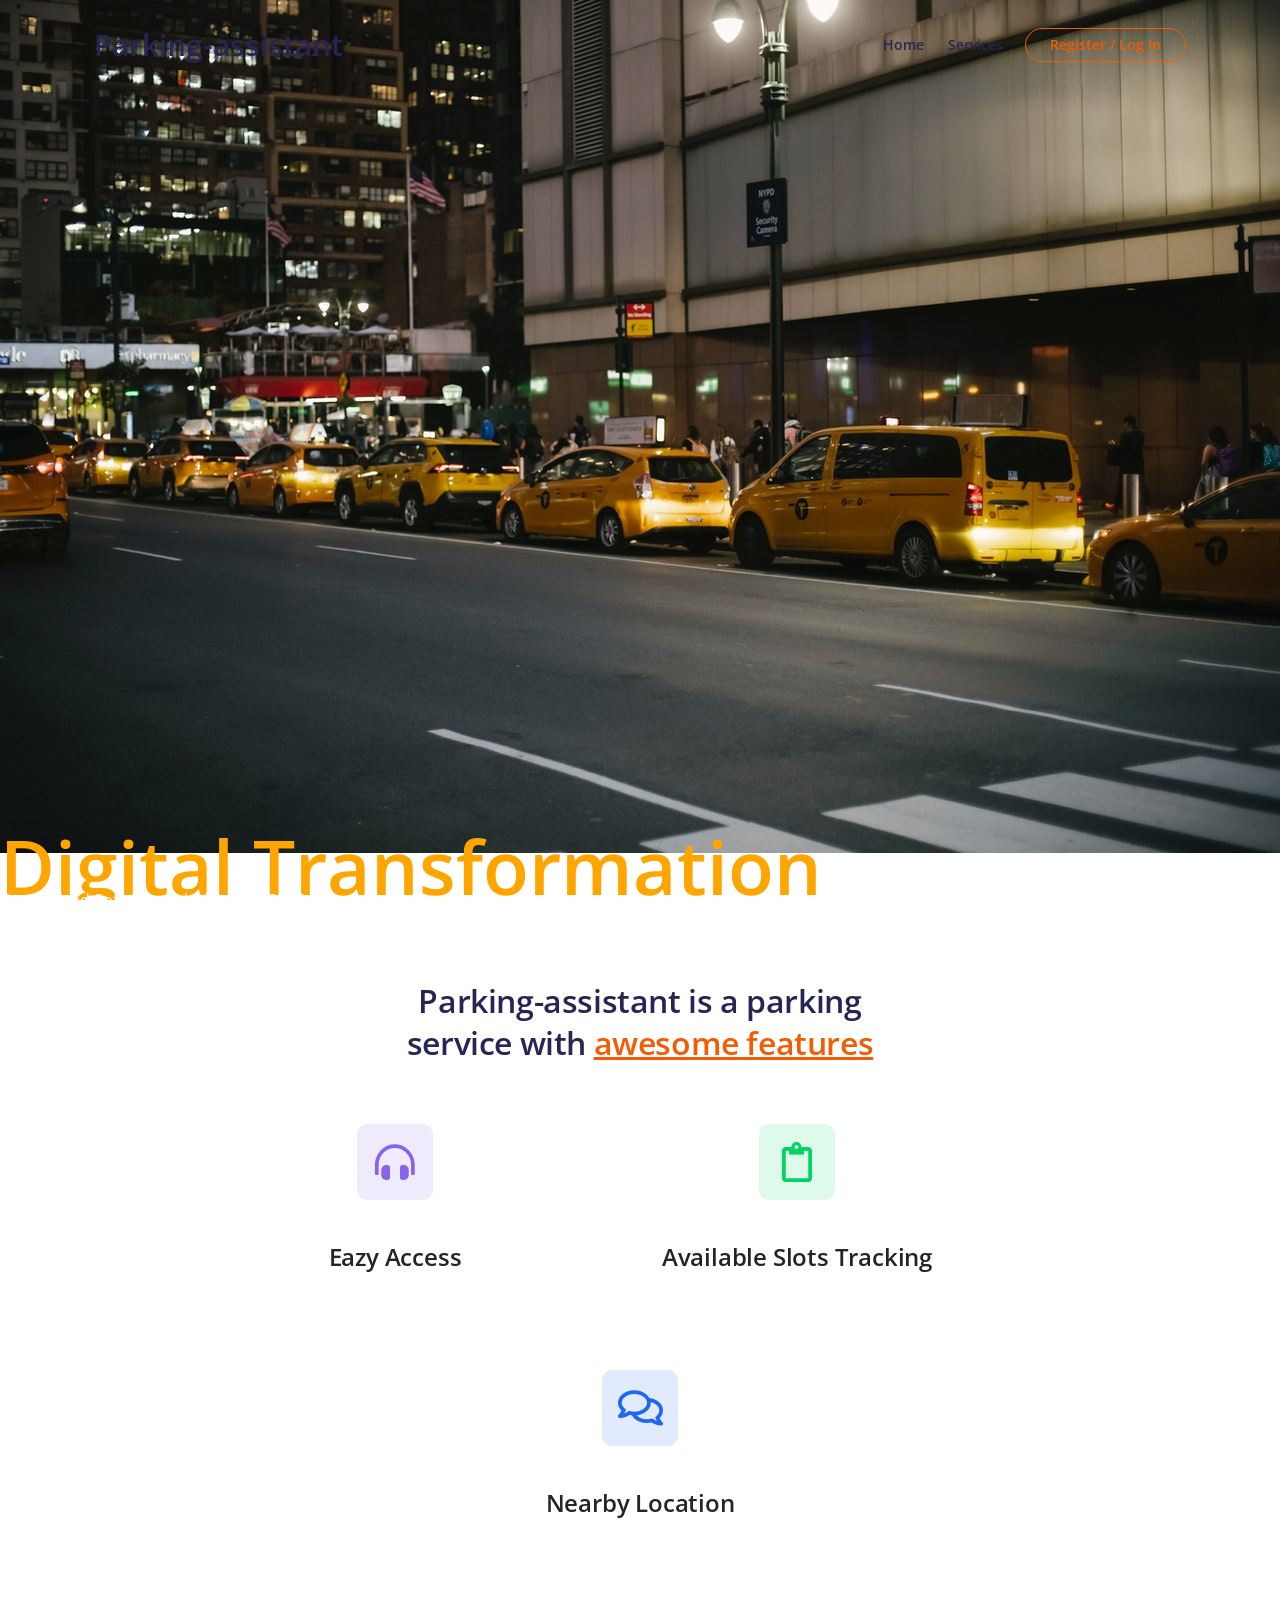
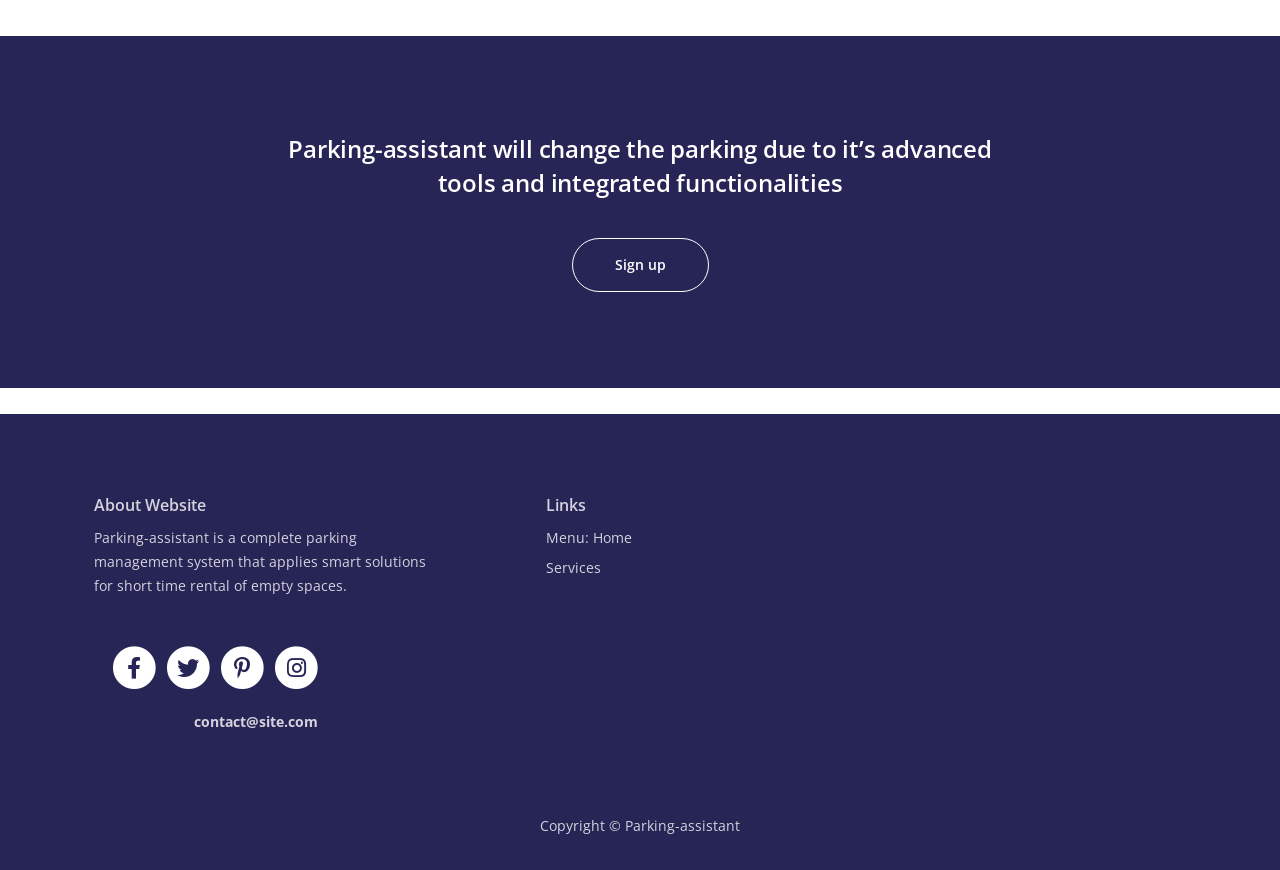
==== commit eaa5d24b: "Update index.html" ====
--- a/index.html
+++ b/index.html
@@ -94,7 +94,7 @@
         <div class="carousel-inner">
           <div class="carousel-item c1 active">
             <img src="images/carousel ezy-parking 2.jpg" class="d-block w-100" alt="...">
-            <div class="carousel-caption d-none d-md-block">
+            <div class=" d-none d-md-block">
               <h5>Digital Transformation</h5>
               <p>Customized Software Solutions for Car Parking.</p>
             </div>
@@ -287,4 +287,4 @@
     <!-- Custom scripts -->
 </body>
 
-</html>+</html>
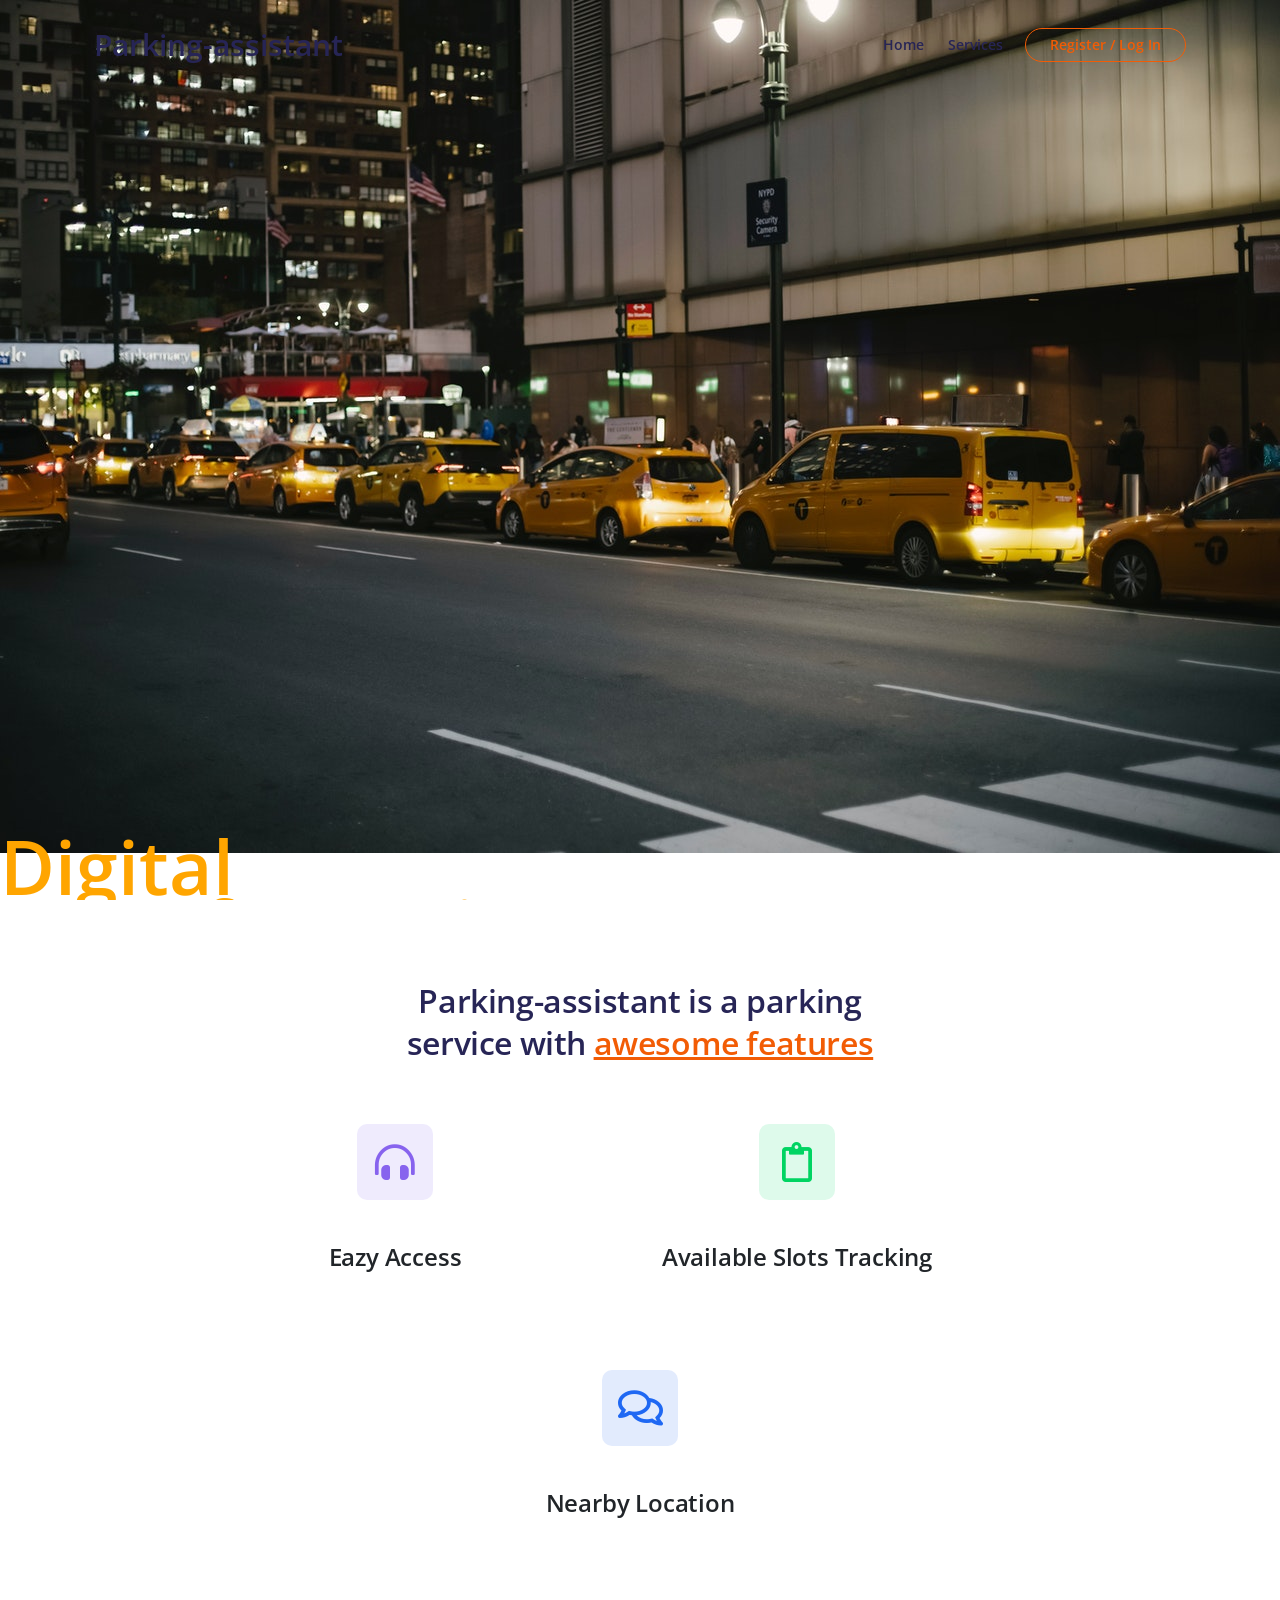
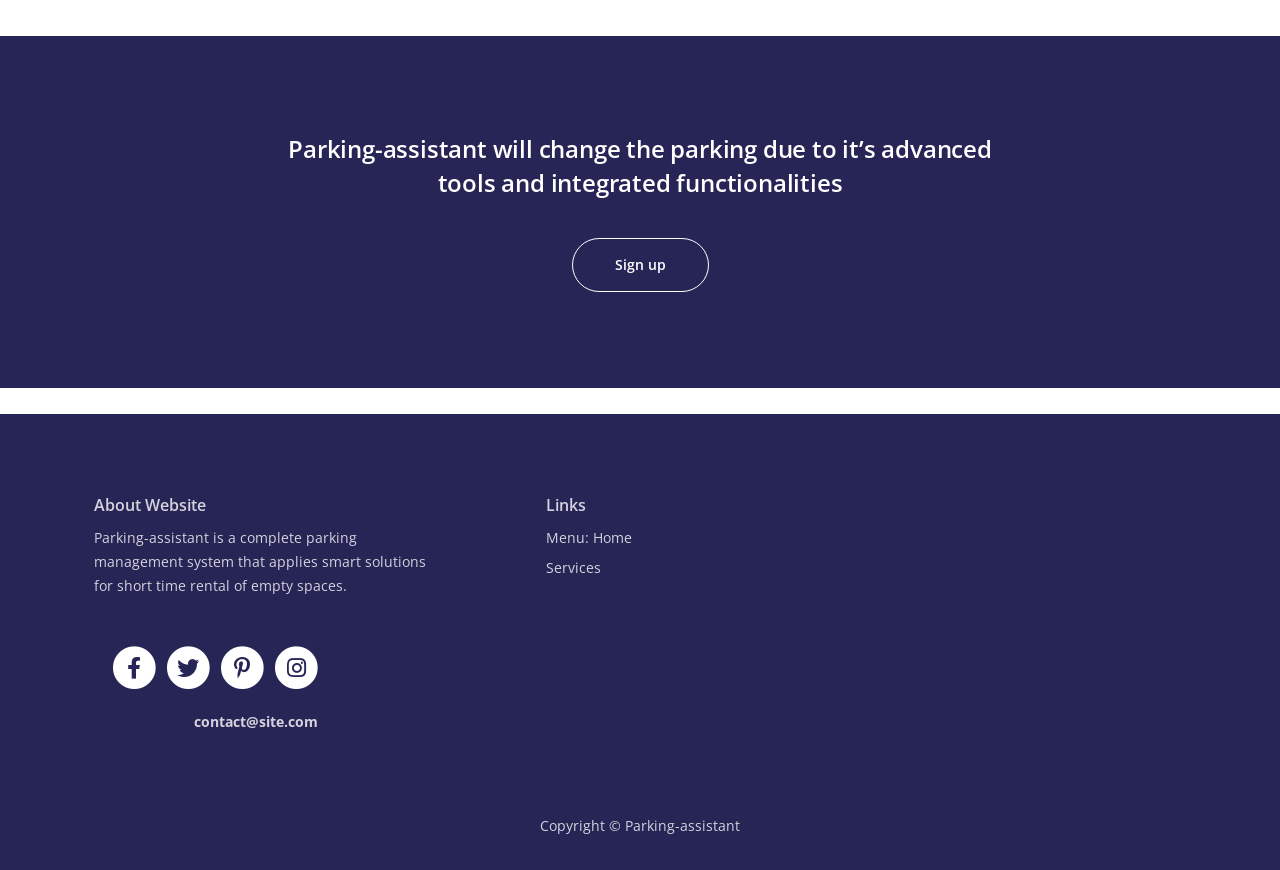
==== commit 008bce6b: "Update index.html" ====
--- a/index.html
+++ b/index.html
@@ -95,7 +95,8 @@
           <div class="carousel-item c1 active">
             <img src="images/carousel ezy-parking 2.jpg" class="d-block w-100" alt="...">
             <div class=" d-none d-md-block">
-              <h5>Digital Transformation</h5>
+              <h5>Digital </h5> <br>
+                <h5>Transformation</h5>h5
               <p>Customized Software Solutions for Car Parking.</p>
             </div>
           </div>
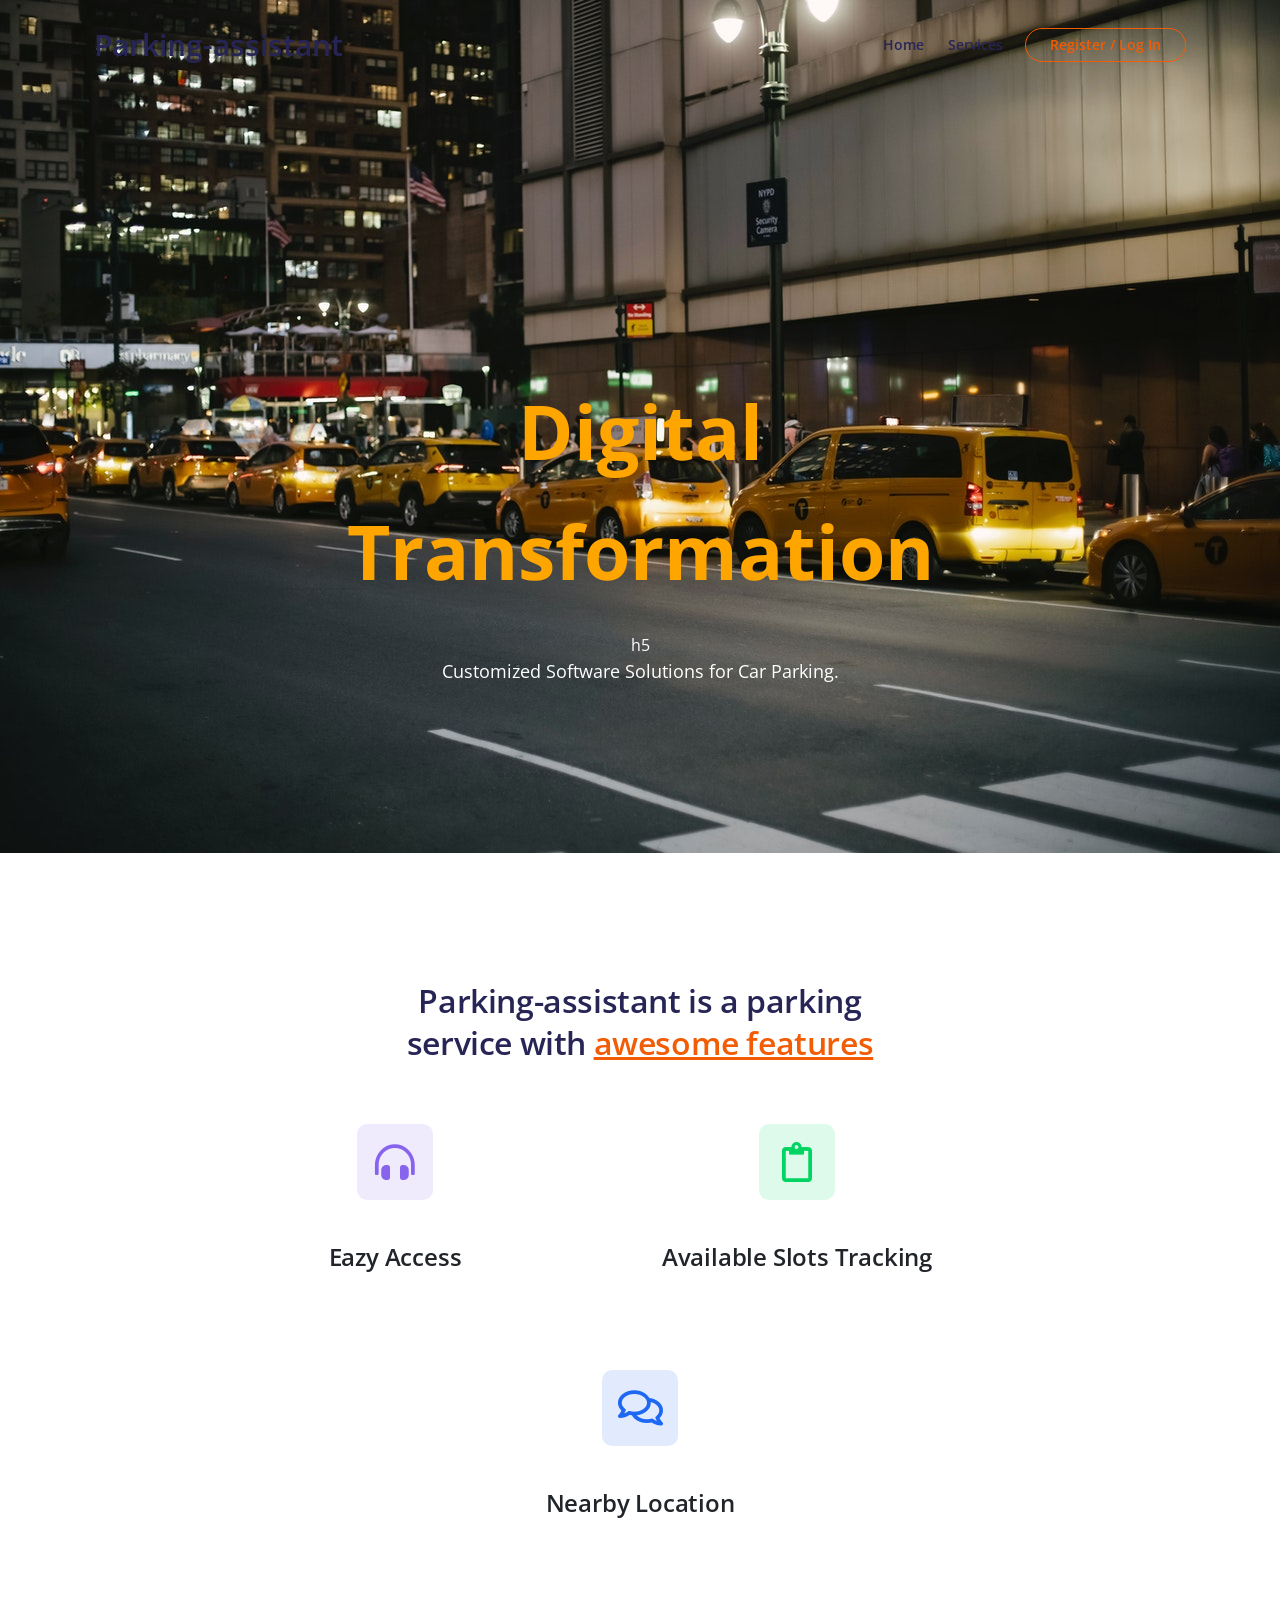
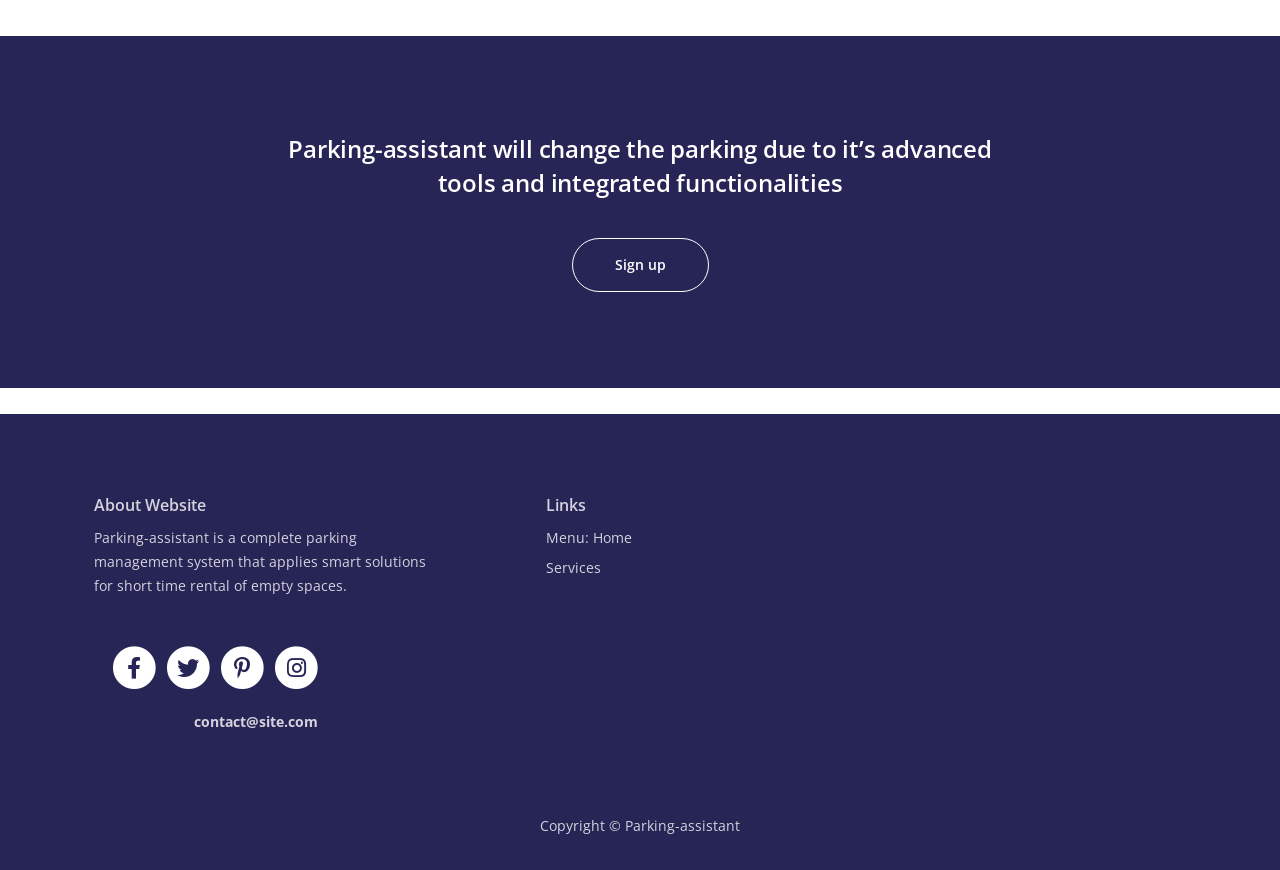
==== commit 1971f264: "Update index.html" ====
--- a/index.html
+++ b/index.html
@@ -94,8 +94,8 @@
         <div class="carousel-inner">
           <div class="carousel-item c1 active">
             <img src="images/carousel ezy-parking 2.jpg" class="d-block w-100" alt="...">
-            <div class=" d-none d-md-block">
-              <h5>Digital </h5> <br>
+            <div class="carousel-caption d-none d-md-block">
+              <h5>Digital </h5> <br/>
                 <h5>Transformation</h5>h5
               <p>Customized Software Solutions for Car Parking.</p>
             </div>
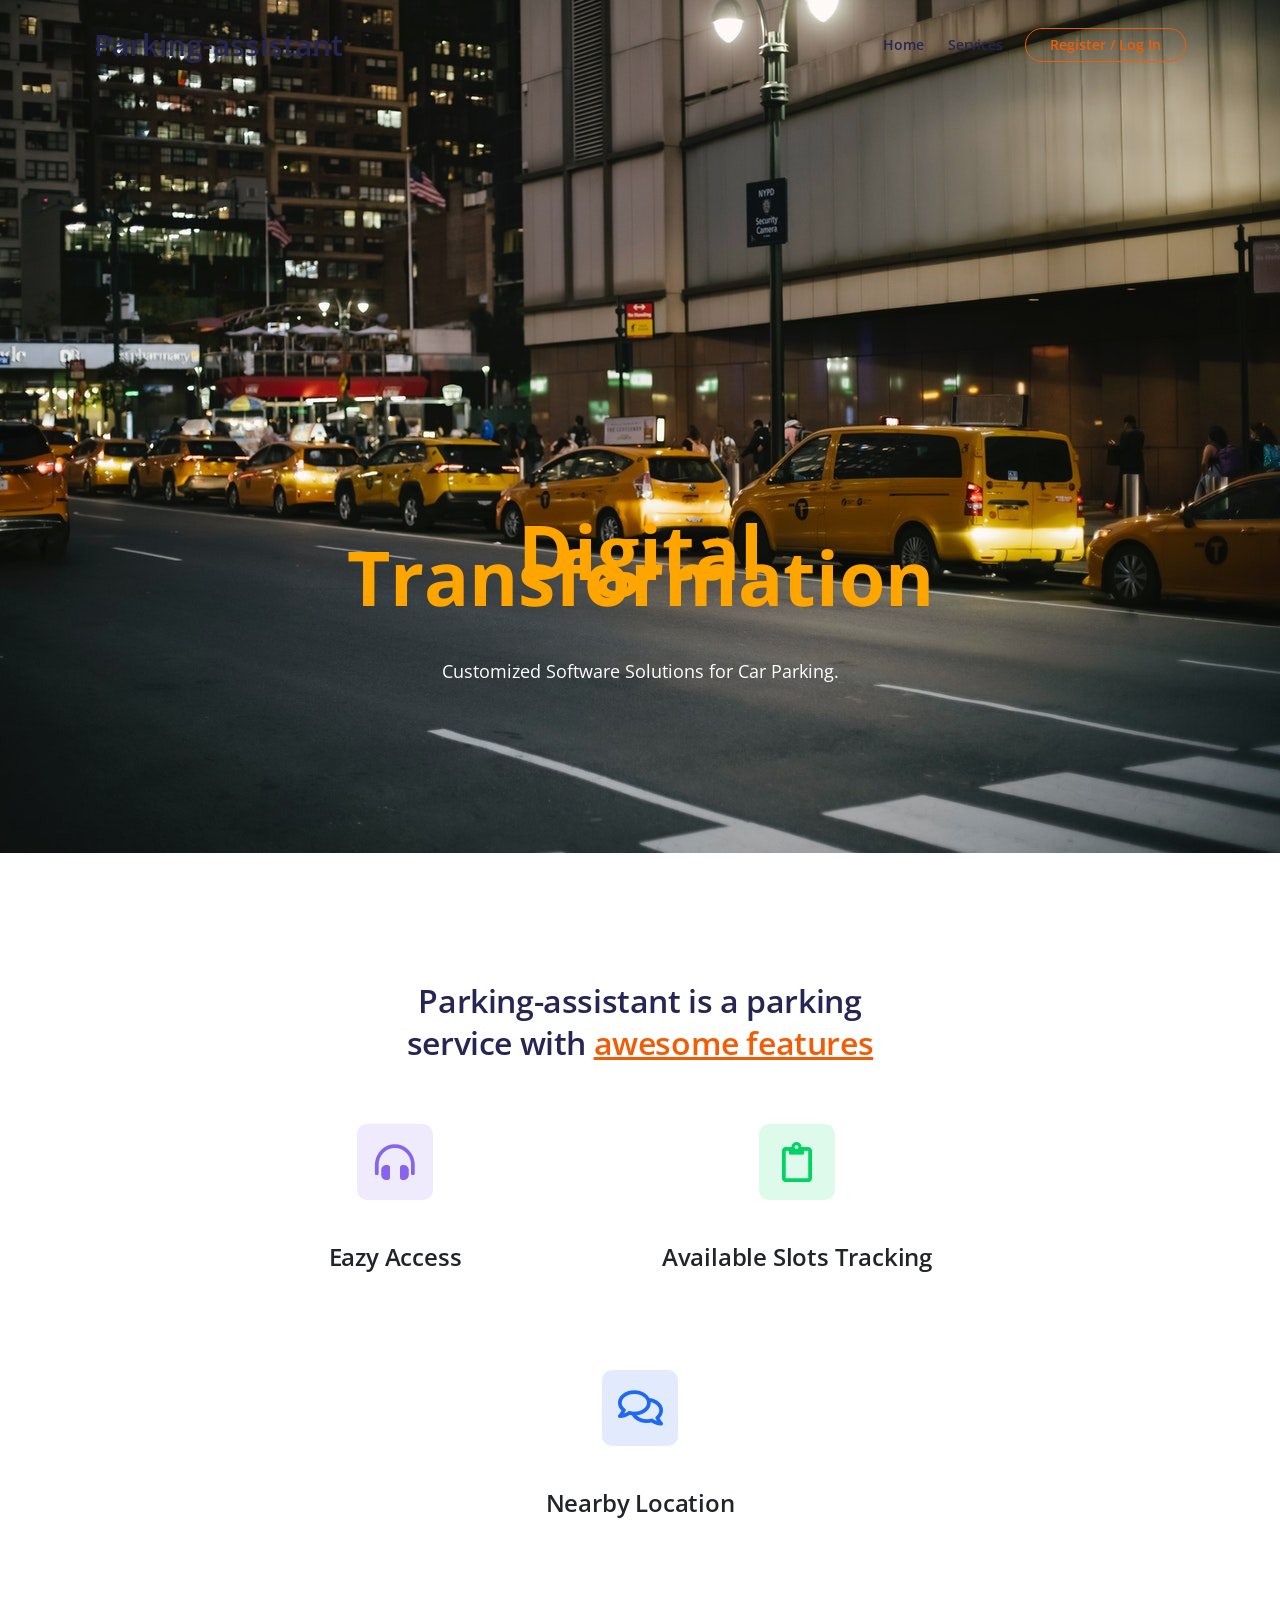
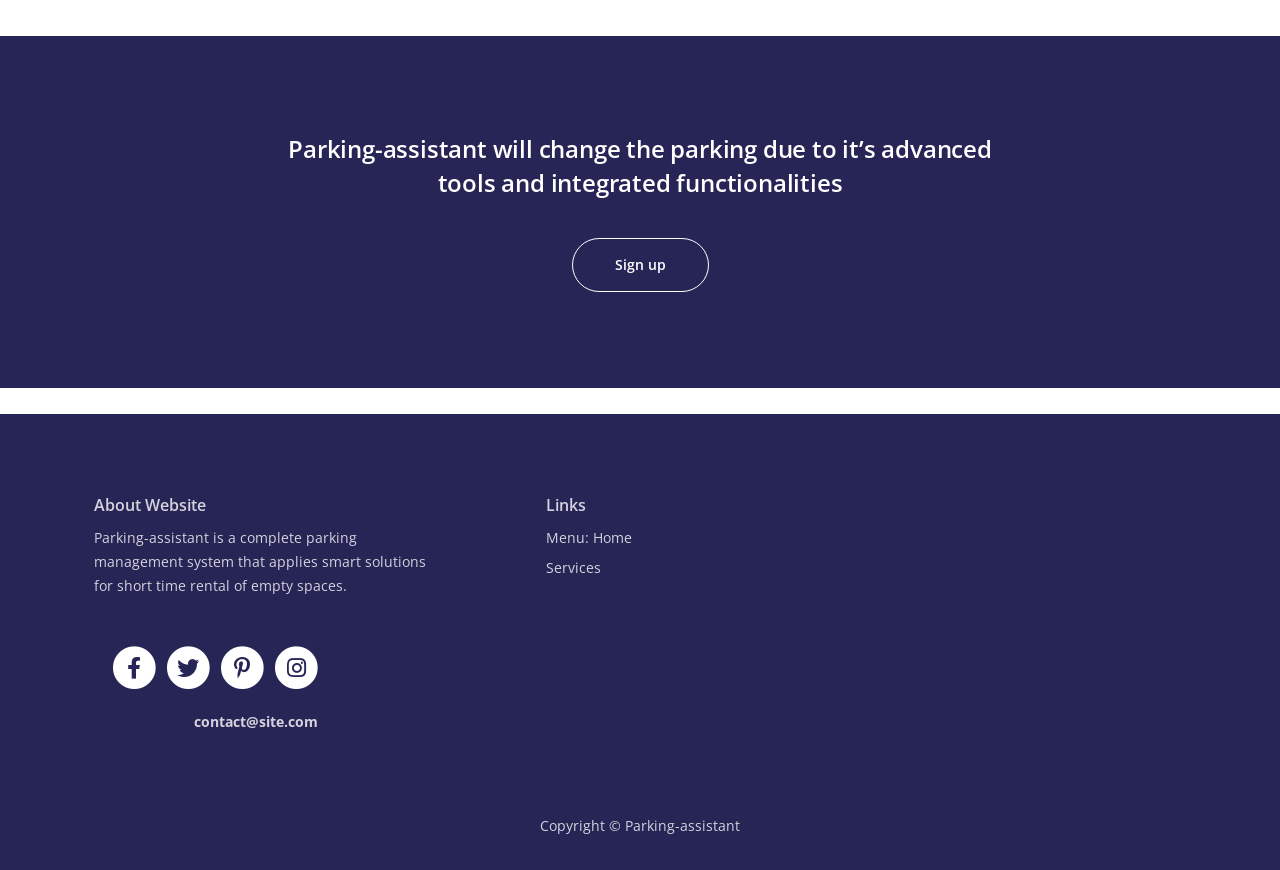
==== commit 501044a4: "Update index.html" ====
--- a/index.html
+++ b/index.html
@@ -95,8 +95,7 @@
           <div class="carousel-item c1 active">
             <img src="images/carousel ezy-parking 2.jpg" class="d-block w-100" alt="...">
             <div class="carousel-caption d-none d-md-block">
-              <h5>Digital </h5> <br/>
-                <h5>Transformation</h5>h5
+              <h5>Digital Transformation</h5>
               <p>Customized Software Solutions for Car Parking.</p>
             </div>
           </div>
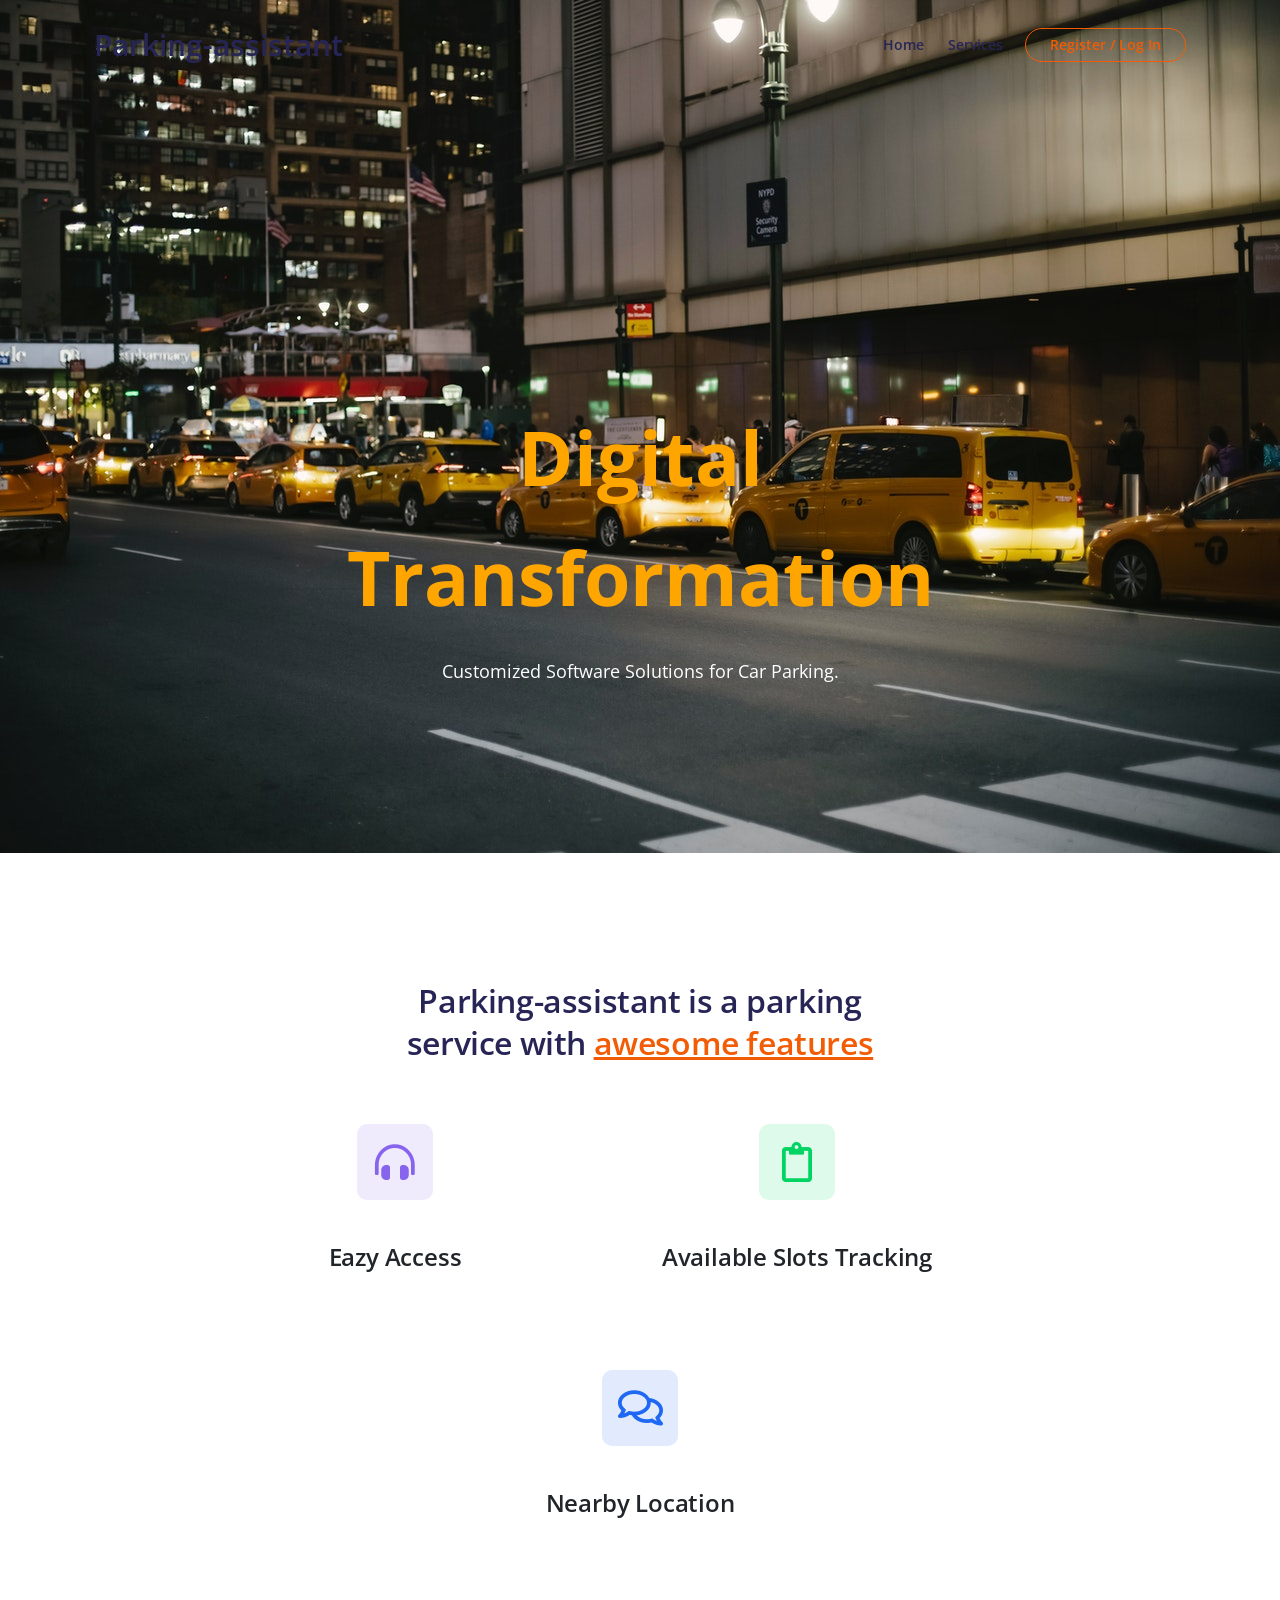
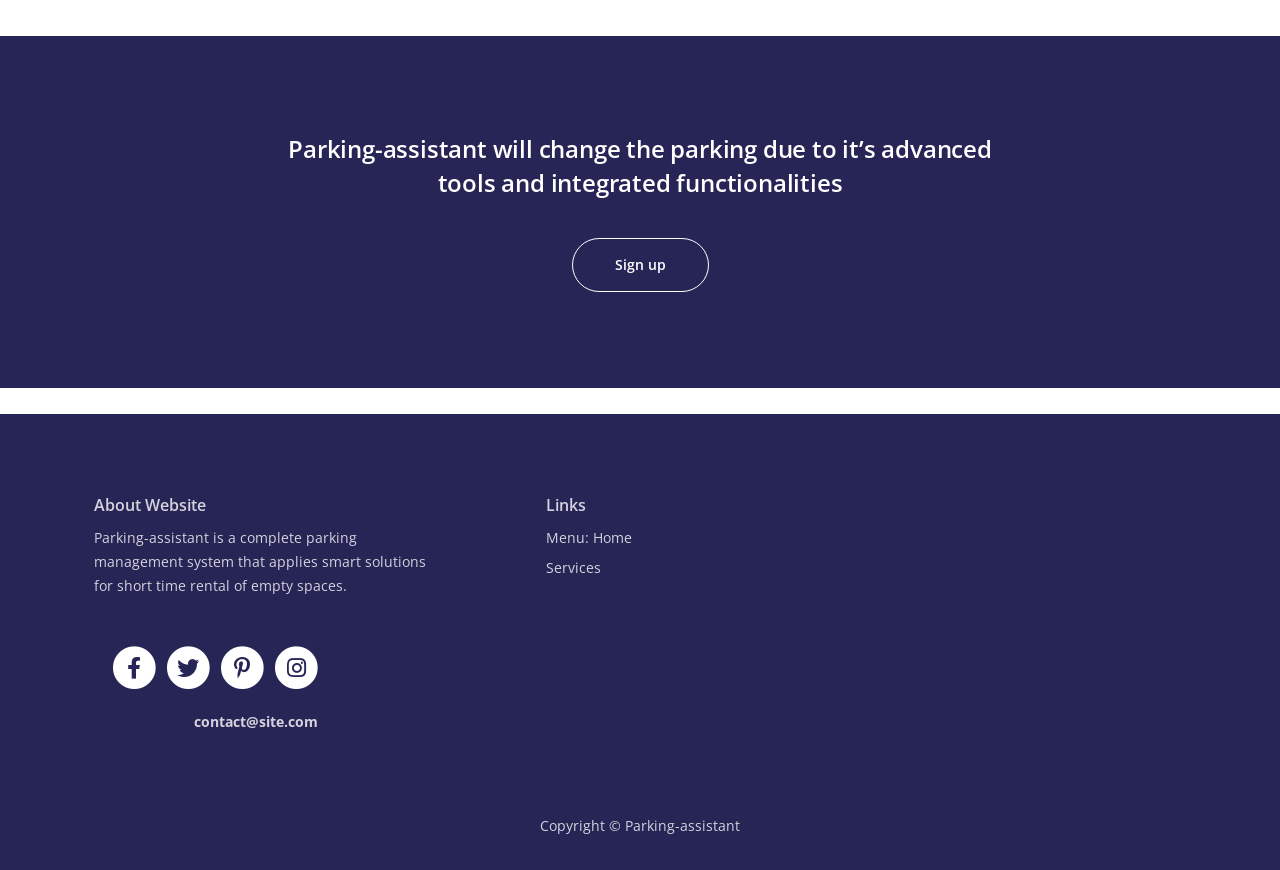
==== commit bc81a8d9: "Update index.html" ====
--- a/index.html
+++ b/index.html
@@ -95,7 +95,8 @@
           <div class="carousel-item c1 active">
             <img src="images/carousel ezy-parking 2.jpg" class="d-block w-100" alt="...">
             <div class="carousel-caption d-none d-md-block">
-              <h5>Digital Transformation</h5>
+              <h5>Digital </h5>
+                <br> <h5>Transformation</h5>
               <p>Customized Software Solutions for Car Parking.</p>
             </div>
           </div>
